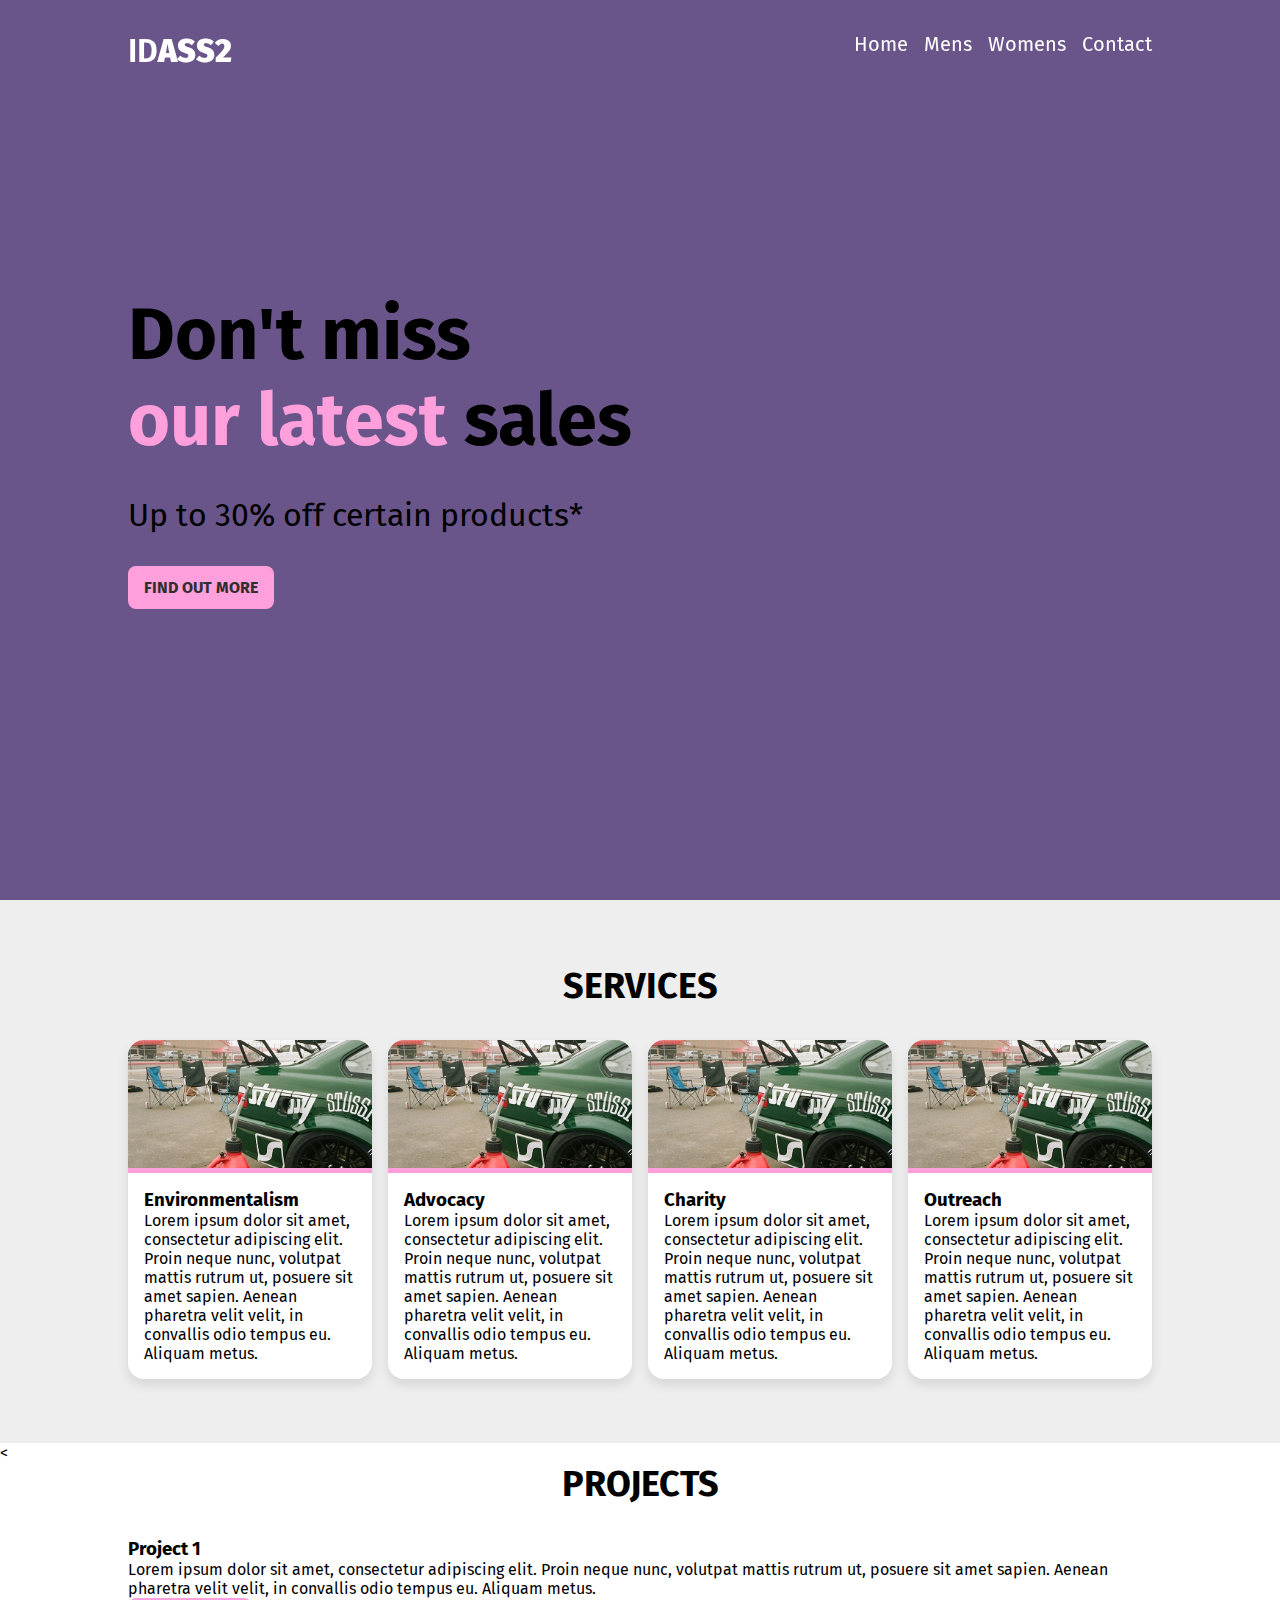
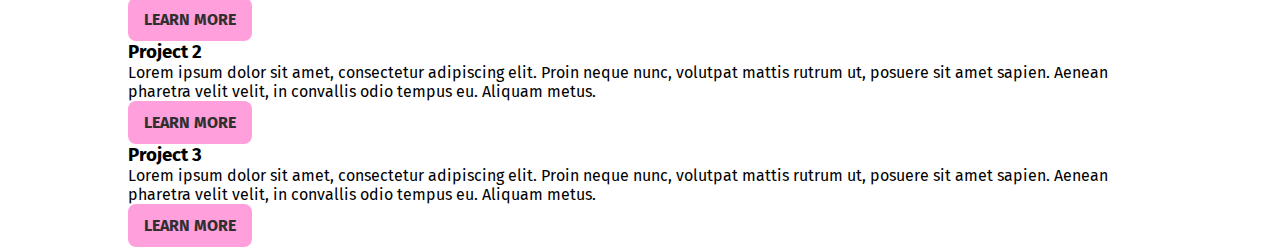
==== index.html @ 50838cd7 "Add files via upload" ====
<!DOCTYPE html>
<html lang="en">
<head>
  <meta charset="UTF-8">
  <meta http-equiv="X-UA-Compatible" content="IE=edge">
  <meta name="viewport" content="width=device-width, initial-scale=1.0">
  <link rel="stylesheet" href="./assets/css/style.css">
  <title>ID Assignment 2</title>
  <link rel="preconnect" href="https://fonts.googleapis.com">
<link rel="preconnect" href="https://fonts.gstatic.com" crossorigin>
<link href="https://fonts.googleapis.com/css2?family=Fira+Sans:ital,wght@0,400;0,600;0,700;0,900;1,400;1,600&family=Roboto+Condensed:wght@300&display=swap" rel="stylesheet">
</head>


<body>
  <header>
    <div class="container">
      <h2><span>ID</span>ASS2</h2>
      <nav>
          <a href="#">Home</a>
          <a href="#">Mens</a>
          <a href="#">Womens</a>
          <a href="#">Contact</a>
        </div>
      </nav>
    </div>
  </header>
  <main>
    <section class="banner">
      <div class="container">
        <h1>
          Don't miss <br class="hide-mob" />
          <span>our latest</span> sales
        </h1>

        <h3>Up to 30% off certain products*</h3>

        <a href="#" class="button">Find out more</a>
      </div>
    </section>

    <section id="services" class="services">
      <div class="container">
        <h2>Services</h2>

        <div class="services-grid">

          <div class="service">
            <figure class="img-box"><img src="./assets/images/stussy.jpg" alt="Environmentalism Service" class="img">
            </figure>

            <div class="content">
              <h3>Environmentalism</h3>

              <p>Lorem ipsum dolor sit amet, consectetur adipiscing elit. Proin neque nunc, volutpat mattis rutrum ut, 
                posuere sit amet sapien. Aenean pharetra velit velit, in convallis odio tempus eu. Aliquam metus.</p>
            </div>
          </div>


          <div class="service">
            <figure class="img-box"><img src="./assets/images/stussy.jpg" alt="Advocacy Service" class="img">
            </figure>

            <div class="content">
              <h3>Advocacy</h3>

              <p>Lorem ipsum dolor sit amet, consectetur adipiscing elit. Proin neque nunc, volutpat mattis rutrum ut, 
                posuere sit amet sapien. Aenean pharetra velit velit, in convallis odio tempus eu. Aliquam metus.</p>
            </div>
          </div>


          <div class="service">
            <figure class="img-box"><img src="./assets/images/stussy.jpg" alt="Charity Service" class="img">
            </figure>

            <div class="content">
              <h3>Charity</h3>

              <p>Lorem ipsum dolor sit amet, consectetur adipiscing elit. Proin neque nunc, volutpat mattis rutrum ut, 
                posuere sit amet sapien. Aenean pharetra velit velit, in convallis odio tempus eu. Aliquam metus.</p>
            </div>
          </div>

          <div class="service">
            <figure class="img-box"><img src="./assets/images/stussy.jpg" alt="Outreach Service" class="img">
            </figure>
            
            <div class="content">
              <h3>Outreach</h3>

              <p>Lorem ipsum dolor sit amet, consectetur adipiscing elit. Proin neque nunc, volutpat mattis rutrum ut, 
                posuere sit amet sapien. Aenean pharetra velit velit, in convallis odio tempus eu. Aliquam metus.</p>
            </div>
          </div>

        </div>
      </div>
    </section>

    <section class="projects" id="projects"><
      <div class="container">
        <h2>Projects</h2>

        <div class="projects-grid">
          <div class="project">
            <div class="content">
              <h3>Project 1</h3>
              <p>Lorem ipsum dolor sit amet, consectetur adipiscing elit. Proin neque nunc, volutpat mattis rutrum ut, 
                posuere sit amet sapien. Aenean pharetra velit velit, in convallis odio tempus eu. Aliquam metus.</p>
                <a href="#" class="button">Learn more</a>
            </div>
          </div> 

          
          <div class="project">
            <div class="content">
              <h3>Project 2</h3>
              <p>Lorem ipsum dolor sit amet, consectetur adipiscing elit. Proin neque nunc, volutpat mattis rutrum ut, 
                posuere sit amet sapien. Aenean pharetra velit velit, in convallis odio tempus eu. Aliquam metus.</p>
                <a href="#" class="button">Learn more</a>
            </div>
          </div> 


          <div class="project">
            <div class="content">
              <h3>Project 3</h3>
              <p>Lorem ipsum dolor sit amet, consectetur adipiscing elit. Proin neque nunc, volutpat mattis rutrum ut, 
                posuere sit amet sapien. Aenean pharetra velit velit, in convallis odio tempus eu. Aliquam metus.</p>
                <a href="#" class="button">Learn more</a>
            </div>
          </div> 
        </div>
        </section>
  </main>
  
</body>
</html>
---- assets/css/style.css ----
*{margin:0;padding:0;box-sizing:border-box;font-family:"Fira Sans",sans-serif}.container{width:100%;max-width:1600px;margin:0 auto;padding-left:128px;padding-right:128px}section h2{text-align:center;margin-bottom:32px;text-transform:uppercase;-moz-columns:#313131;columns:#313131;font-size:36px}.button{display:inline-block;color:#2f2f2f;background-color:#ff9fdb;padding:12px 16px;border-radius:8px;text-decoration:none;text-transform:uppercase;font-weight:700}img{max-width:100%}header{color:#fff;position:fixed;top:0;left:0;width:100%;z-index:99}header .container{padding-top:32px;padding-bottom:32px;display:flex;justify-content:space-between}header .container h2{color:inherit;text-transform:uppercase;font-size:32px;font-weight:900}header .container h2 span{font-weight:600}header .container nav{display:grid;grid-gap:16px;grid-template-columns:repeat(4, auto)}header .container nav a{color:inherit;font-size:20px;text-decoration:none}main section.banner{position:relative;min-height:100vh;display:flex;align-items:center;background-image:url("assetsimagesSQ1.jpeg");background-position:center;background-size:cover}main section.banner:after{content:"";display:block;position:absolute;top:0;left:0;right:0;bottom:0;z-index:0;background-color:#442b6b;opacity:.8}main section.banner .container{position:relative;z-index:1}main section.banner .container h1{font-size:72px;margin-bottom:32px}main section.banner .container h1 span{color:#ff9fdb}main section.banner .container h3{font-size:32px;font-weight:400;margin-bottom:32px}main .services{background-color:#eee}main .services .container{padding-top:64px;padding-bottom:64px}main .services .container .services-grid{display:grid;grid-template-columns:repeat(4, 1fr);grid-gap:16px}main .services .container .services-grid .service{background-color:#fff;border-radius:16px;overflow:hidden;box-shadow:0px 6px 12px rgba(0,0,0,.1)}main .services .container .services-grid .service .img-box{display:block;width:100%;border-bottom:5px solid #ff9fdb}main .services .container .services-grid .service .img-box .img{display:block;width:100%;height:128px;-o-object-fit:cover;object-fit:cover}main .services .container .services-grid .service .content{padding:16px}/*# sourceMappingURL=style.css.map */
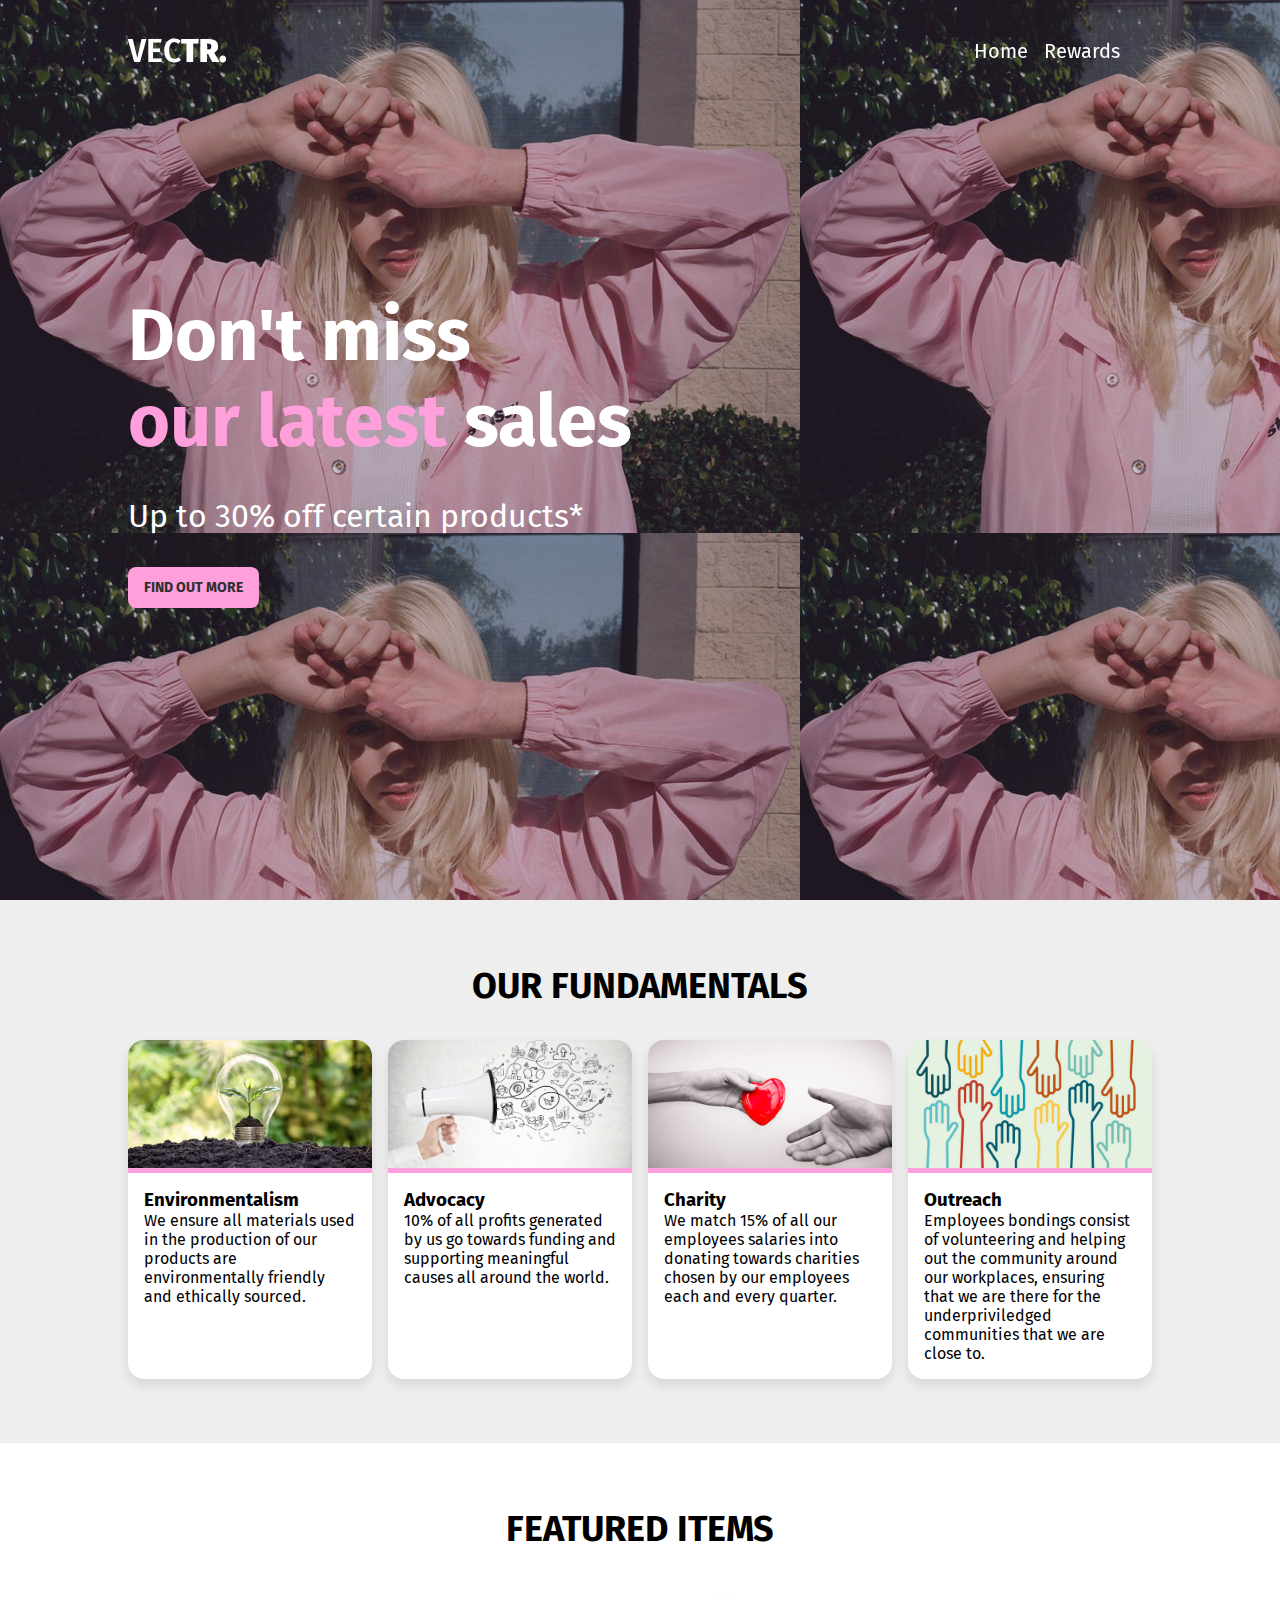
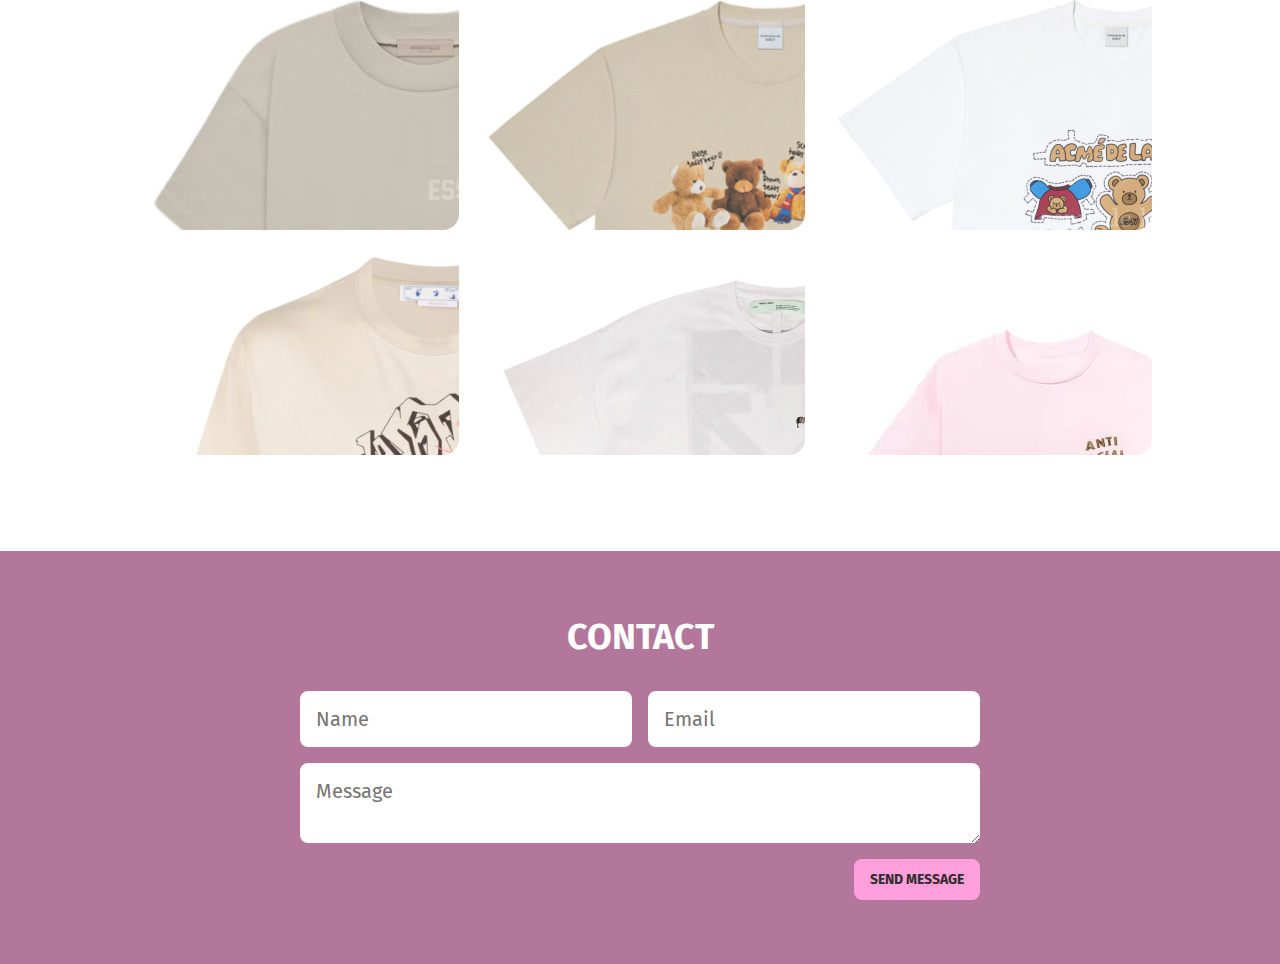
==== commit 5b212d30: "Add files via upload" ====
--- a/index.html
+++ b/index.html
@@ -5,7 +5,7 @@
   <meta http-equiv="X-UA-Compatible" content="IE=edge">
   <meta name="viewport" content="width=device-width, initial-scale=1.0">
   <link rel="stylesheet" href="./assets/css/style.css">
-  <title>ID Assignment 2</title>
+  <title>Vectr. SHOP</title>
   <link rel="preconnect" href="https://fonts.googleapis.com">
 <link rel="preconnect" href="https://fonts.gstatic.com" crossorigin>
 <link href="https://fonts.googleapis.com/css2?family=Fira+Sans:ital,wght@0,400;0,600;0,700;0,900;1,400;1,600&family=Roboto+Condensed:wght@300&display=swap" rel="stylesheet">
@@ -15,16 +15,23 @@
 <body>
   <header>
     <div class="container">
-      <h2><span>ID</span>ASS2</h2>
+      <h2><span>Vec</span>tr.</h2>
       <nav>
-          <a href="#">Home</a>
-          <a href="#">Mens</a>
-          <a href="#">Womens</a>
-          <a href="#">Contact</a>
-        </div>
+          <a href="index.html">Home</a>
+          <a href="shop.html">Rewards</a>
       </nav>
+
+      <button class="hamburger">
+        <div class="bar"></div>
+      </button>
+
     </div>
   </header>
+  <nav class="mobile-nav">
+    <a href="index.html">Home</a>
+    <a href="shop.html">Rewards</a>
+  </nav>
+
   <main>
     <section class="banner">
       <div class="container">
@@ -35,63 +42,62 @@
 
         <h3>Up to 30% off certain products*</h3>
 
-        <a href="#" class="button">Find out more</a>
+        <a href="shop.html" class="button">Find out more</a>
       </div>
     </section>
 
     <section id="services" class="services">
       <div class="container">
-        <h2>Services</h2>
+        <h2>Our Fundamentals</h2>
 
         <div class="services-grid">
 
           <div class="service">
-            <figure class="img-box"><img src="./assets/images/stussy.jpg" alt="Environmentalism Service" class="img">
+            <figure class="img-box"><img src="./assets/images/environmentalism.jpg" alt="Environmentalism Service" class="img">
             </figure>
 
             <div class="content">
               <h3>Environmentalism</h3>
 
-              <p>Lorem ipsum dolor sit amet, consectetur adipiscing elit. Proin neque nunc, volutpat mattis rutrum ut, 
-                posuere sit amet sapien. Aenean pharetra velit velit, in convallis odio tempus eu. Aliquam metus.</p>
-            </div>
-          </div>
-
-
-          <div class="service">
-            <figure class="img-box"><img src="./assets/images/stussy.jpg" alt="Advocacy Service" class="img">
+              <p>We ensure all materials used in the production of our products are environmentally friendly
+                and ethically sourced.</p>
+            </div>
+          </div>
+
+
+          <div class="service">
+            <figure class="img-box"><img src="./assets/images/advocacy.png" alt="Advocacy Service" class="img">
             </figure>
 
             <div class="content">
               <h3>Advocacy</h3>
 
-              <p>Lorem ipsum dolor sit amet, consectetur adipiscing elit. Proin neque nunc, volutpat mattis rutrum ut, 
-                posuere sit amet sapien. Aenean pharetra velit velit, in convallis odio tempus eu. Aliquam metus.</p>
-            </div>
-          </div>
-
-
-          <div class="service">
-            <figure class="img-box"><img src="./assets/images/stussy.jpg" alt="Charity Service" class="img">
+              <p>10% of all profits generated by us go towards funding and supporting meaningful causes all around
+                the world.</p>
+            </div>
+          </div>
+
+
+          <div class="service">
+            <figure class="img-box"><img src="./assets/images/charity.jpeg" alt="Charity Service" class="img">
             </figure>
 
             <div class="content">
               <h3>Charity</h3>
 
-              <p>Lorem ipsum dolor sit amet, consectetur adipiscing elit. Proin neque nunc, volutpat mattis rutrum ut, 
-                posuere sit amet sapien. Aenean pharetra velit velit, in convallis odio tempus eu. Aliquam metus.</p>
-            </div>
-          </div>
-
-          <div class="service">
-            <figure class="img-box"><img src="./assets/images/stussy.jpg" alt="Outreach Service" class="img">
+              <p>We match 15% of all our employees salaries into donating towards charities chosen by our employees each and every quarter.</p>
+            </div>
+          </div>
+
+          <div class="service">
+            <figure class="img-box"><img src="./assets/images/outreach.jpg" alt="Outreach Service" class="img">
             </figure>
             
             <div class="content">
               <h3>Outreach</h3>
 
-              <p>Lorem ipsum dolor sit amet, consectetur adipiscing elit. Proin neque nunc, volutpat mattis rutrum ut, 
-                posuere sit amet sapien. Aenean pharetra velit velit, in convallis odio tempus eu. Aliquam metus.</p>
+              <p>Employees bondings consist of volunteering and helping out the community around our workplaces, ensuring that we 
+                are there for the underpriviledged communities that we are close to.</p>
             </div>
           </div>
 
@@ -99,42 +105,112 @@
       </div>
     </section>
 
-    <section class="projects" id="projects"><
+    <section class="projects" id="projects">
       <div class="container">
-        <h2>Projects</h2>
+        <h2>Featured Items</h2>
 
         <div class="projects-grid">
           <div class="project">
             <div class="content">
-              <h3>Project 1</h3>
-              <p>Lorem ipsum dolor sit amet, consectetur adipiscing elit. Proin neque nunc, volutpat mattis rutrum ut, 
-                posuere sit amet sapien. Aenean pharetra velit velit, in convallis odio tempus eu. Aliquam metus.</p>
-                <a href="#" class="button">Learn more</a>
+              <h3>Essentials</h3>
+              <p>Popular as ever, the Fear of God X Essentials tee is a must have in anyones weekly rotation.</p>
+              <a href="#payment" class="button">Buy Now!</a>
+            </div>
+          </div> 
+
+
+          <div class="project">
+            <div class="content">
+              <h3>[ADLV] ACMÉ DE LA VIE</h3>
+              <p>A child-like spin on the ever present [ADLV] ACMÉ DE LA VIE tee.</p>
+              <a href="#payment" class="button">Buy Now!</a>
+            </div>
+          </div> 
+
+
+          <div class="project">
+            <div class="content">
+              <h3>[ADLV] ACMÉ DE LA VIE</h3>
+              <p>A child-like spin on the ever present [ADLV] ACMÉ DE LA VIE tee. ( But in white! )</p>
+              <a href="#payment" class="button">Buy Now!</a>
+            </div>
+          </div> 
+          <div class="project">
+            <div class="content">
+              <h3>Off-White</h3>
+              <p>Repping an Off-White tee would be the perfect homage to the late Virgil Abloh.</p>
+              <a href="#payment" class="button">Buy Now!</a>
             </div>
           </div> 
 
           
           <div class="project">
             <div class="content">
-              <h3>Project 2</h3>
-              <p>Lorem ipsum dolor sit amet, consectetur adipiscing elit. Proin neque nunc, volutpat mattis rutrum ut, 
-                posuere sit amet sapien. Aenean pharetra velit velit, in convallis odio tempus eu. Aliquam metus.</p>
-                <a href="#" class="button">Learn more</a>
-            </div>
-          </div> 
-
-
-          <div class="project">
-            <div class="content">
-              <h3>Project 3</h3>
-              <p>Lorem ipsum dolor sit amet, consectetur adipiscing elit. Proin neque nunc, volutpat mattis rutrum ut, 
-                posuere sit amet sapien. Aenean pharetra velit velit, in convallis odio tempus eu. Aliquam metus.</p>
-                <a href="#" class="button">Learn more</a>
-            </div>
-          </div> 
+              <h3>Off-White</h3>
+              <p>Repping an Off-White tee would be the perfect homage to the late Virgil Abloh.</p>
+              <a href="#payment" class="button">Buy Now!</a>
+            </div>
+          </div> 
+
+
+          <div class="project">
+            <div class="content">
+              <h3>ASSC</h3>
+              <p>A plain pink Anti Social Social Club tee would never disappoint.</p>
+              <a href="paymentform" class="button">Buy Now!</a>
+            </div>
+          </div> 
+        </div>
+
+        <a href="paymentform">
+        <div class="payment" id="payment">
+          <h1 class="payTitle">Personal Information</h1>
+  
+          <label>Name and Surname</label>
+  
+          <input type="text" placeholder="John Doe" class="payInput">
+          <label>Phone Number</label>
+          <input type="text" placeholder="+65 1234 5678" class="payInput">
+          <label>Address</label>
+          <input type="text" placeholder="Yishun St 12 Block 123 #01-23" class="payInput">
+          <h1 class="cardInfo">Card Information</h1>
+          <div class="cardIcons">
+              <img src="./images/visa.png" width="40px" alt="" class="cardIcon">
+              <img src="./images/master.png" width="40px" alt="" class="cardIcon">
+          </div>
+          <input type="password" class="payInput" placeholder="Card Number">
+          <div class="cardInfo">
+              <input type="text" placeholder="mm" class="payInput sm">
+              <input type="text" placeholder="yyyy" class="payInput sm">
+              <input type="text" placeholder="cvv" class="payInput sm">
+          </div>
+          <button class="payButton">Checkout!</button>
+          <span class="close">X</span>
+        </a>
+
+        <div class="center">
+          <a href="#" class="button">View More</a>
         </div>
         </section>
+        <section class="contact" id="contact">
+          <div class="container">
+            <h2>Contact</h2>
+
+            <form>
+              <div class="form-grid">
+                  <input type="text" name="name" id="name" placeholder="Name" class="form-element">
+                  <input type="text" name="email" id="email" placeholder= "Email" class="form-element">
+                  <textarea name="message" id="message" placeholder="Message" class="form-area"></textarea>
+              </div>
+              <div class="right-align">
+              <input type="submit" value="Send Message" class="button" />
+              </div>
+            </form>
+          </div>
+        </section>
+
   </main>
+  <script src="./assets/js/main.js"></script>
   
 </body>
 </html>--- a/assets/css/style.css
+++ b/assets/css/style.css
@@ -1 +1 @@
-*{margin:0;padding:0;box-sizing:border-box;font-family:"Fira Sans",sans-serif}.container{width:100%;max-width:1600px;margin:0 auto;padding-left:128px;padding-right:128px}section h2{text-align:center;margin-bottom:32px;text-transform:uppercase;-moz-columns:#313131;columns:#313131;font-size:36px}.button{display:inline-block;color:#2f2f2f;background-color:#ff9fdb;padding:12px 16px;border-radius:8px;text-decoration:none;text-transform:uppercase;font-weight:700}img{max-width:100%}header{color:#fff;position:fixed;top:0;left:0;width:100%;z-index:99}header .container{padding-top:32px;padding-bottom:32px;display:flex;justify-content:space-between}header .container h2{color:inherit;text-transform:uppercase;font-size:32px;font-weight:900}header .container h2 span{font-weight:600}header .container nav{display:grid;grid-gap:16px;grid-template-columns:repeat(4, auto)}header .container nav a{color:inherit;font-size:20px;text-decoration:none}main section.banner{position:relative;min-height:100vh;display:flex;align-items:center;background-image:url("assetsimagesSQ1.jpeg");background-position:center;background-size:cover}main section.banner:after{content:"";display:block;position:absolute;top:0;left:0;right:0;bottom:0;z-index:0;background-color:#442b6b;opacity:.8}main section.banner .container{position:relative;z-index:1}main section.banner .container h1{font-size:72px;margin-bottom:32px}main section.banner .container h1 span{color:#ff9fdb}main section.banner .container h3{font-size:32px;font-weight:400;margin-bottom:32px}main .services{background-color:#eee}main .services .container{padding-top:64px;padding-bottom:64px}main .services .container .services-grid{display:grid;grid-template-columns:repeat(4, 1fr);grid-gap:16px}main .services .container .services-grid .service{background-color:#fff;border-radius:16px;overflow:hidden;box-shadow:0px 6px 12px rgba(0,0,0,.1)}main .services .container .services-grid .service .img-box{display:block;width:100%;border-bottom:5px solid #ff9fdb}main .services .container .services-grid .service .img-box .img{display:block;width:100%;height:128px;-o-object-fit:cover;object-fit:cover}main .services .container .services-grid .service .content{padding:16px}/*# sourceMappingURL=style.css.map */+*{margin:0;padding:0;box-sizing:border-box;font-family:"Fira Sans",sans-serif}.container{width:100%;max-width:1600px;margin:0 auto;padding-left:128px;padding-right:128px}@media(max-width: 1024px){.container{padding-left:64px;padding-right:64px}}@media(max-width: 767px){.container{padding-left:32px;padding-right:32px}}.hamburger{position:relative;display:block;width:35px;cursor:pointer;-webkit-appearance:none;-moz-appearance:none;appearance:none;background:none;outline:none;border:none}.hamburger .bar,.hamburger:after,.hamburger:before{content:"";display:block;width:100%;height:5px;background-color:#fff;margin:6px 0px;transition:.4s}.hamburger.is-active:before{transform:rotate(-45deg) translate(-8px, 6px)}.hamburger.is-active:after{transform:rotate(45deg) translate(-9px, -8px)}.hamburger.is-active .bar{opacity:0}.mobile-nav{position:fixed;top:0;left:100%;width:100%;min-height:100vh;display:block;z-index:98;background-color:#442b6b;padding-top:120px;transition:.4s}.mobile-nav a{display:block;width:100%;max-width:200px;margin:0 auto 16px;text-align:center;padding:12px 16px;background-color:#af6091;color:#fff;text-decoration:none}.mobile-nav.is-active{left:0}.mobile-nav a:hover{background-color:#b3779c}@media(min-width: 767px){.mobile-nav{display:none}.hamburger{display:none}}section h2{text-align:center;margin-bottom:32px;text-transform:uppercase;-moz-columns:#313131;columns:#313131;font-size:36px}.button{-webkit-appearance:none;-moz-appearance:none;appearance:none;border:none;outline:none;background:none;display:inline-block;color:#2f2f2f;font-size:14px;background-color:#ff9fdb;padding:12px 16px;border-radius:8px;text-decoration:none;text-transform:uppercase;font-weight:700;cursor:pointer}@media(max-width: 767px){.button{font-size:18px}}img{max-width:100%}header{color:#fff;position:fixed;top:0;left:0;width:100%;z-index:99}header .container{padding-top:32px;padding-bottom:32px;display:flex;justify-content:space-between;align-items:center}header .container h2{color:inherit;text-transform:uppercase;font-size:32px;font-weight:900}header .container h2 span{font-weight:600}header .container nav{display:grid;grid-gap:16px;grid-template-columns:repeat(4, auto)}@media(max-width: 767px){header .container nav{display:none}}header .container nav a{color:inherit;font-size:20px;text-decoration:none}header.is-scrolling{background-color:#313131}header.is-scrolling .container{padding-top:16px;padding-bottom:16px}main section.banner{position:relative;min-height:100vh;display:flex;align-items:center;background-image:url("../images/stussyphotoshoot.jpg")}main section.banner:after{content:"";display:block;position:absolute;top:0;left:0;right:0;bottom:0;z-index:0;background-color:#442b6b;opacity:.3}main section.banner .container{position:relative;z-index:1}main section.banner .container h1{font-size:72px;margin-bottom:32px;color:#fff}main section.banner .container h1 span{color:#ff9fdb}@media(max-width: 767px){main section.banner .container h1{font-size:32px}}main section.banner .container h3{font-size:32px;font-weight:400;margin-bottom:32px;color:#fff}@media(max-width: 767px){main section.banner .container h3{font-size:20px}}main .services{background-color:#eee}main .services .container{padding-top:64px;padding-bottom:64px}main .services .container .services-grid{display:grid;grid-template-columns:repeat(4, 1fr);grid-gap:16px}@media(max-width: 1024px){main .services .container .services-grid{grid-template-columns:repeat(2, 1fr)}}@media(max-width: 767px){main .services .container .services-grid{grid-template-columns:1fr}}main .services .container .services-grid .service{background-color:#fff;border-radius:16px;overflow:hidden;box-shadow:0px 6px 12px rgba(0,0,0,.1)}main .services .container .services-grid .service .img-box{display:block;width:100%;border-bottom:5px solid #ff9fdb}main .services .container .services-grid .service .img-box .img{display:block;width:100%;height:128px;-o-object-fit:cover;object-fit:cover}main .services .container .services-grid .service .content{padding:16px}main .projects{padding-top:64px;padding-bottom:64px}main .projects button{display:block;width:100%;max-width:200px;margin:0 auto 16px;text-align:center;padding:12px 16px;background-color:#af6091;color:#fff;text-decoration:none}main .projects .projects-grid{display:grid;grid-template-columns:repeat(3, 1fr);grid-gap:16px;margin-bottom:32px}@media(max-width: 768px){main .projects .projects-grid{grid-template-columns:repeat(2, 1fr)}}@media(max-width: 767px){main .projects .projects-grid{grid-template-columns:1fr}}main .projects .projects-grid .project{background-image:url("../images/essentials.png");border-radius:16px;overflow:hidden}main .projects .projects-grid .project:nth-child(2){background-image:url("../images/adlvteddy.png")}main .projects .projects-grid .project:nth-child(3){background-image:url("../images/adlvwhite.png")}main .projects .projects-grid .project:nth-child(4){background-image:url("../images/OWArrow.png")}main .projects .projects-grid .project:nth-child(5){background-image:url("../images/OWSimpsons.png")}main .projects .projects-grid .project:nth-child(6){background-image:url("../images/assc.png")}main .projects .projects-grid .project .content{opacity:0;color:#fff;padding:16px;background-color:rgba(64,39,68,.8);transition:.4s}main .projects .projects-grid .project .content h3{font-size:32px;margin-bottom:16px}@media(max-width: 1024px){main .projects .projects-grid .project .content h3{font-size:28px}}main .projects .projects-grid .project .content p{font-size:18px;margin-bottom:16px}@media(max-width: 1024px){main .projects .projects-grid .project .content p{font-size:16px}}main .projects .projects-grid .project:hover .content{opacity:1}main .projects .center{text-align:center}main .contact{background-color:#b3779c}main .contact .container{padding-top:64px;padding-bottom:64px}main .contact .container h2{color:#fff}main .contact .container form{display:block;margin:0 auto;max-width:680px}main .contact .container form .form-grid{display:grid;grid-gap:16px;grid-template-columns:repeat(2, 1fr);margin-bottom:16px}@media(max-width: 767px){main .contact .container form .form-grid{grid-template-columns:1fr}}main .contact .container form .form-grid .form-element,main .contact .container form .form-grid .form-area{-webkit-appearance:none;-moz-appearance:none;appearance:none;border:none;outline:none;background:none;display:block;width:100%;background-color:#fff;border-radius:8px;padding:16px;font-size:20px;color:#313131}main .contact .container form .form-grid .form-element:placeholder,main .contact .container form .form-grid .form-area:placeholder{color:#aaa}main .contact .container form .form-grid .form-area{grid-column:1/-1}main .contact .container form .right-align{text-align:right}.payment{width:500px;height:530px;background-color:#fff;position:absolute;top:0;bottom:0;left:0;right:0;margin:auto;padding:10px 50px;display:none;flex-direction:column;box-shadow:0px 0px 13px 2px rgba(0,0,0,.3)}.payTitle{font-size:20px;color:gray}.payInput{padding:10px;margin:10px 0px;border:none;border-bottom:1px solid gray}.payInput::-moz-placeholder{color:gray}.payInput::placeholder{color:gray}.cardIcons{display:flex}.cardIcon{margin-right:10px}.cardInfo{display:flex;justify-content:space-between}.sm{width:30%}@media(max-width: 767px){.hide-mob{display:none}}/*# sourceMappingURL=style.css.map */